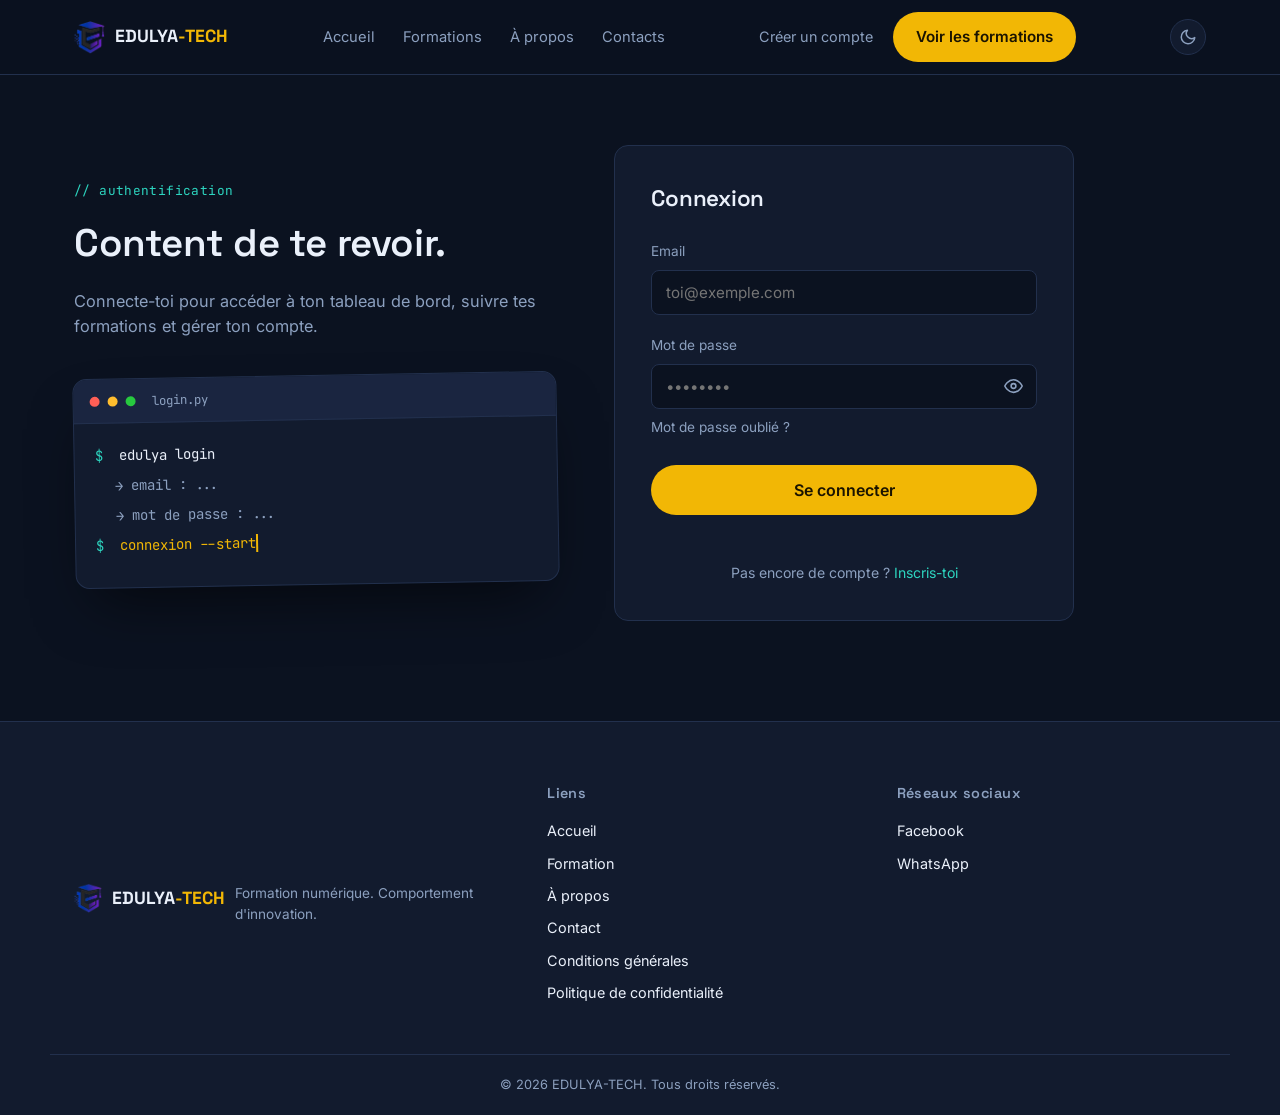
==== tableau-de-bord.html @ a289efa6 "Add files via upload" ====
<!DOCTYPE html>
<html lang="fr">
<head>
<meta charset="UTF-8">
<script>(function(){var t=localStorage.getItem('edulya_theme');if(t==='light'){document.documentElement.setAttribute('data-theme','light');}})();</script>
<meta name="viewport" content="width=device-width, initial-scale=1.0">
<title>EDULYA-TECH</title>
<link rel="preconnect" href="https://fonts.googleapis.com">
<link href="https://fonts.googleapis.com/css2?family=Space+Grotesk:wght@500;600;700&family=Inter:wght@400;500;600&family=JetBrains+Mono:wght@400;500&display=swap" rel="stylesheet">
<link rel="icon" type="image/x-icon" href="favicon.ico">
<link rel="icon" type="image/png" sizes="32x32" href="images/favicon-32x32.png">
<link rel="icon" type="image/png" sizes="16x16" href="images/favicon-16x16.png">
<link rel="apple-touch-icon" href="images/apple-touch-icon.png">
<link rel="stylesheet" href="css/style.css">
</head>
<body>

<!-- ===== HEADER (espace connecté) ===== -->
<header class="site-header">
  <div class="container header-inner">
    <a href="index.html" class="logo">
      <img src="images/logo-icon.png" alt="Logo EDULYA-TECH" class="logo-mark">
      <span class="logo-text">EDULYA<span class="logo-dot">-TECH</span></span>
    </a>
    <nav class="main-nav" id="mainNav">
      <a href="tableau-de-bord.html" class="active">Tableau de bord</a>
      <a href="#acheter">Formations</a>
      <a href="contact.html">Contacts</a>
    </nav>
    <div class="header-actions">
      <span class="link-muted" id="userGreeting">Bonjour</span>
      <button class="btn btn-ghost" id="logoutBtn">Se déconnecter</button>
    </div>
    <button class="theme-toggle" id="themeToggle" aria-label="Changer le thème">
      <svg class="icon-moon" viewBox="0 0 24 24" fill="none" stroke="currentColor" stroke-width="2" stroke-linecap="round" stroke-linejoin="round"><path d="M21 12.79A9 9 0 1 1 11.21 3 7 7 0 0 0 21 12.79z"></path></svg>
      <svg class="icon-sun" viewBox="0 0 24 24" fill="none" stroke="currentColor" stroke-width="2" stroke-linecap="round" stroke-linejoin="round"><circle cx="12" cy="12" r="5"></circle><line x1="12" y1="1" x2="12" y2="3"></line><line x1="12" y1="21" x2="12" y2="23"></line><line x1="4.22" y1="4.22" x2="5.64" y2="5.64"></line><line x1="18.36" y1="18.36" x2="19.78" y2="19.78"></line><line x1="1" y1="12" x2="3" y2="12"></line><line x1="21" y1="12" x2="23" y2="12"></line><line x1="4.22" y1="19.78" x2="5.64" y2="18.36"></line><line x1="18.36" y1="5.64" x2="19.78" y2="4.22"></line></svg>
    </button>
    <button class="nav-toggle" id="navToggle" aria-label="Ouvrir le menu">
      <span></span><span></span><span></span>
    </button>
  </div>
</header>

<!-- ===== INTRO ===== -->
<section class="page-intro">
  <div class="container">
    <p class="eyebrow">// tableau de bord</p>
    <h1 id="welcomeTitle">Bonjour 👋</h1>
    <p class="page-intro-sub">Retrouve tes informations, tes formations et gère ton compte depuis ton espace.</p>
  </div>
</section>

<!-- ===== DASHBOARD CONTENT ===== -->
<section class="dashboard-section">
  <div class="container dashboard-grid">

    <!-- Mes informations -->
    <div class="dash-card">
      <div class="dash-card-head">
        <span class="info-label">// mes informations</span>
        <h3>Mon profil</h3>
      </div>
      <dl class="profile-list" id="profileList">
        <div><dt>Nom</dt><dd id="profNom">—</dd></div>
        <div><dt>Prénom</dt><dd id="profPrenom">—</dd></div>
        <div><dt>Email</dt><dd id="profEmail">—</dd></div>
        <div><dt>Téléphone</dt><dd id="profTel">—</dd></div>
      </dl>
    </div>

    <!-- Mes formations -->
    <div class="dash-card">
      <div class="dash-card-head">
        <span class="info-label">// mes formations</span>
        <h3>Formations en cours</h3>
      </div>
      <div class="empty-state" id="myFormationsEmpty">
        <p>Tu n'as encore acheté aucune formation.</p>
        <a href="#acheter" class="btn btn-outline btn-sm">Voir les formations disponibles</a>
      </div>
    </div>

  </div>
</section>

<!-- ===== ACHETER DES FORMATIONS ===== -->
<section class="formations" id="acheter">
  <div class="container">
    <p class="eyebrow center">// acheter une formation</p>
    <h2 class="section-title">Continue ta progression</h2>

    <div class="card-grid">
      <article class="card">
        <div class="card-media card-media--cyber"><img class="card-img" src="images/formations/cyber.jpg" alt="Formation Cybersécurité" loading="lazy" onerror="this.remove()"></div>
        <div class="card-body">
          <h3>Cybersécurité</h3>
          <p class="card-desc">Protège systèmes et données : failles, défense et bonnes pratiques.</p>
          <div class="card-meta"><span>Niveau : Débutant</span><span>8 semaines</span></div>
          <div class="card-footer">
            <span class="price">45 000 FCFA</span>
            <button class="btn btn-outline btn-sm buy-btn" data-formation-id="cyber">Acheter</button>
          </div>
        </div>
      </article>

      <article class="card">
        <div class="card-media card-media--web"><img class="card-img" src="images/formations/web.jpg" alt="Formation Développement Web" loading="lazy" onerror="this.remove()"></div>
        <div class="card-body">
          <h3>Développement Web</h3>
          <p class="card-desc">HTML, CSS, JavaScript et frameworks modernes pour créer des sites complets.</p>
          <div class="card-meta"><span>Niveau : Débutant</span><span>10 semaines</span></div>
          <div class="card-footer">
            <span class="price">50 000 FCFA</span>
            <button class="btn btn-outline btn-sm buy-btn" data-formation-id="web">Acheter</button>
          </div>
        </div>
      </article>

      <article class="card">
        <div class="card-media card-media--python"><img class="card-img" src="images/formations/python.jpg" alt="Formation Python" loading="lazy" onerror="this.remove()"></div>
        <div class="card-body">
          <h3>Python</h3>
          <p class="card-desc">Automatisation, scripts et fondations solides pour la data et le web.</p>
          <div class="card-meta"><span>Niveau : Débutant</span><span>6 semaines</span></div>
          <div class="card-footer">
            <span class="price">35 000 FCFA</span>
            <button class="btn btn-outline btn-sm buy-btn" data-formation-id="python">Acheter</button>
          </div>
        </div>
      </article>

      <article class="card">
        <div class="card-media card-media--ia"><img class="card-img" src="images/formations/ia.jpg" alt="Formation Intelligence Artificielle" loading="lazy" onerror="this.remove()"></div>
        <div class="card-body">
          <h3>Intelligence Artificielle</h3>
          <p class="card-desc">Comprends et construis des modèles d'IA appliqués à des cas réels.</p>
          <div class="card-meta"><span>Niveau : Intermédiaire</span><span>12 semaines</span></div>
          <div class="card-footer">
            <span class="price">65 000 FCFA</span>
            <button class="btn btn-outline btn-sm buy-btn" data-formation-id="ia">Acheter</button>
          </div>
        </div>
      </article>

      <article class="card">
        <div class="card-media card-media--reseaux"><img class="card-img" src="images/formations/reseaux.jpg" alt="Formation Réseaux & Systèmes" loading="lazy" onerror="this.remove()"></div>
        <div class="card-body">
          <h3>Réseaux &amp; Systèmes</h3>
          <p class="card-desc">Architecture réseau, administration système et infrastructure.</p>
          <div class="card-meta"><span>Niveau : Intermédiaire</span><span>9 semaines</span></div>
          <div class="card-footer">
            <span class="price">48 000 FCFA</span>
            <button class="btn btn-outline btn-sm buy-btn" data-formation-id="reseaux">Acheter</button>
          </div>
        </div>
      </article>
    </div>
  </div>
</section>

<!-- ===== FOOTER ===== -->
<footer class="site-footer">
  <div class="container footer-inner">
    <div class="footer-brand">
      <img src="images/logo-icon.png" alt="Logo EDULYA-TECH" class="logo-mark">
      <span class="logo-text">EDULYA<span class="logo-dot">-TECH</span></span>
      <p>Formation numérique. Comportement d'innovation.</p>
    </div>
    <div class="footer-col">
      <h4>Liens</h4>
      <a href="index.html">Accueil</a>
      <a href="index.html#formations">Formation</a>
      <a href="a-propos.html">À propos</a>
      <a href="contact.html">Contact</a>
      <a href="conditions-generales.html">Conditions générales</a>
      <a href="politique-confidentialite.html">Politique de confidentialité</a>
    </div>
    <div class="footer-col">
      <h4>Réseaux sociaux</h4>
      <a href="https://www.facebook.com/share/17fbBbAQwH" target="_blank" rel="noopener">Facebook</a>
      <a href="https://wa.me/237622150710" target="_blank" rel="noopener">WhatsApp</a>
    </div>
  </div>
  <div class="footer-bottom container">© 2026 EDULYA-TECH. Tous droits réservés.</div>
</footer>

<script src="js/config.js"></script>
<script src="js/script.js"></script>
</body>
</html>
---- css/style.css ----
/* =========================================================
   EDULYA-TECH — style.css
   Palette : navy profond + or (réussite) + turquoise (tech)
   Display : Space Grotesk / Corps : Inter / Utilitaire : JetBrains Mono
   ========================================================= */

:root{
  --bg: #0B1220;
  --surface: #121B2E;
  --surface-alt: #1A2540;
  --border: #22304D;
  --text: #EAF0FA;
  --muted: #8CA0BF;
  --gold: #F2B705;
  --gold-dark: #C99400;
  --teal: #2DD4BF;
  --radius: 14px;
}

[data-theme="light"]{
  --bg: #F5F7FB;
  --surface: #FFFFFF;
  --surface-alt: #EDF1F8;
  --border: #DCE3F0;
  --text: #101828;
  --muted: #5B677E;
  --gold: #B8860B;
  --gold-dark: #96690A;
  --teal: #0E9C8C;
}

*{ box-sizing: border-box; margin:0; padding:0; }

html{ scroll-behavior: smooth; }

body{
  background: var(--bg);
  color: var(--text);
  font-family: 'Inter', sans-serif;
  line-height: 1.55;
  -webkit-font-smoothing: antialiased;
  transition: background .2s ease, color .2s ease;
}

.container{
  width: 100%;
  max-width: 1180px;
  margin: 0 auto;
  padding: 0 24px;
}

h1,h2,h3,h4{
  font-family: 'Space Grotesk', sans-serif;
  font-weight: 600;
  letter-spacing: -0.01em;
}

a{ color: inherit; text-decoration: none; }

img{ max-width: 100%; display: block; }

.eyebrow{
  font-family: 'JetBrains Mono', monospace;
  font-size: 0.8rem;
  color: var(--teal);
  letter-spacing: 0.03em;
  margin-bottom: 12px;
}
.eyebrow.center{ text-align: center; }

/* ===== BUTTONS ===== */
.btn{
  display: inline-flex;
  align-items: center;
  justify-content: center;
  padding: 12px 22px;
  border-radius: 999px;
  font-weight: 600;
  font-size: 0.95rem;
  border: 1px solid transparent;
  cursor: pointer;
  transition: transform .15s ease, background .15s ease, border-color .15s ease;
}
.btn:hover{ transform: translateY(-1px); }
.btn:focus-visible{ outline: 2px solid var(--teal); outline-offset: 2px; }

.btn-primary{ background: var(--gold); color: #1A1300; }
.btn-primary:hover{ background: var(--gold-dark); }

.btn-ghost{ background: transparent; color: var(--text); border-color: var(--border); }
.btn-ghost:hover{ border-color: var(--teal); color: var(--teal); }

.btn-outline{ background: transparent; color: var(--teal); border-color: var(--teal); }
.btn-outline:hover{ background: var(--teal); color: #06201C; }

.btn-lg{ padding: 14px 28px; font-size: 1rem; }
.btn-sm{ padding: 8px 16px; font-size: 0.85rem; }

.link-muted{ color: var(--muted); font-size: 0.9rem; }
.link-muted:hover{ color: var(--text); }

/* ===== HEADER ===== */
.site-header{
  position: sticky;
  top: 0;
  z-index: 50;
  background: rgba(11,18,32,0.85);
  backdrop-filter: blur(10px);
  border-bottom: 1px solid var(--border);
}

.header-inner{
  display: flex;
  align-items: center;
  justify-content: space-between;
  gap: 24px;
  height: 74px;
}

.logo{ display: flex; align-items: center; gap: 10px; }
.logo-mark{
  height: 34px;
  width: auto;
  display: block;
}
.footer-brand .logo-mark{ height: 30px; }
.logo-text{
  font-family: 'Space Grotesk', sans-serif;
  font-weight: 700;
  font-size: 1.1rem;
}
.logo-dot{ color: var(--gold); }

.main-nav{ display: flex; gap: 28px; }
.main-nav a{ font-size: 0.92rem; color: var(--muted); }
.main-nav a:hover, .main-nav a.active{ color: var(--text); }

.header-actions{ display: flex; align-items: center; gap: 20px; }

.theme-toggle{
  display: flex;
  align-items: center;
  justify-content: center;
  width: 36px;
  height: 36px;
  border-radius: 50%;
  border: 1px solid var(--border);
  background: var(--surface);
  color: var(--muted);
  cursor: pointer;
  flex-shrink: 0;
}
.theme-toggle:hover{ color: var(--gold); border-color: var(--gold); }
.theme-toggle svg{ width: 18px; height: 18px; }
.theme-toggle .icon-sun{ display: none; }
[data-theme="light"] .theme-toggle .icon-moon{ display: none; }
[data-theme="light"] .theme-toggle .icon-sun{ display: block; }

.nav-toggle{
  display: none;
  flex-direction: column;
  gap: 5px;
  background: none;
  border: none;
  cursor: pointer;
  padding: 6px;
}
.nav-toggle span{
  width: 22px; height: 2px; background: var(--text);
  transition: transform .2s ease, opacity .2s ease;
}
.nav-toggle.is-open span:nth-child(1){ transform: translateY(7px) rotate(45deg); }
.nav-toggle.is-open span:nth-child(2){ opacity: 0; }
.nav-toggle.is-open span:nth-child(3){ transform: translateY(-7px) rotate(-45deg); }

/* ===== HERO ===== */
.hero{ padding: 90px 0 70px; }
.hero-inner{
  display: grid;
  grid-template-columns: 1.1fr 0.9fr;
  gap: 56px;
  align-items: center;
}

.hero-copy h1{
  font-size: clamp(2.1rem, 4vw, 3.2rem);
  line-height: 1.12;
  margin-bottom: 20px;
}

.hero-sub{
  color: var(--muted);
  font-size: 1.05rem;
  max-width: 46ch;
  margin-bottom: 32px;
}

.hero-cta{ display: flex; gap: 16px; flex-wrap: wrap; margin-bottom: 48px; }

.hero-stats{ display: flex; gap: 36px; }
.hero-stats div{ display: flex; flex-direction: column; }
.hero-stats strong{ font-family: 'Space Grotesk', sans-serif; font-size: 1.6rem; color: var(--gold); }
.hero-stats span{ font-size: 0.82rem; color: var(--muted); }

/* Terminal signature element */
.terminal{
  background: var(--surface);
  border: 1px solid var(--border);
  border-radius: var(--radius);
  overflow: hidden;
  box-shadow: 0 30px 60px -20px rgba(0,0,0,0.6);
  transform: rotate(1.5deg);
}
.terminal-bar{
  display: flex;
  align-items: center;
  gap: 8px;
  padding: 12px 16px;
  background: var(--surface-alt);
  border-bottom: 1px solid var(--border);
}
.dot{ width: 10px; height: 10px; border-radius: 50%; }
.dot-red{ background: #FF5F56; }
.dot-yellow{ background: #FFBD2E; }
.dot-green{ background: #27C93F; }
.terminal-title{
  margin-left: 8px;
  font-family: 'JetBrains Mono', monospace;
  font-size: 0.78rem;
  color: var(--muted);
}
.terminal-body{
  padding: 22px 20px;
  font-family: 'JetBrains Mono', monospace;
  font-size: 0.88rem;
}
.terminal-body p{ margin-bottom: 8px; white-space: pre; }
.prompt{ color: var(--teal); margin-right: 8px; }
.out{ color: var(--muted); padding-left: 20px; }
.cursor{ color: var(--gold); border-right: 2px solid var(--gold); animation: blink 1s step-end infinite; }

@keyframes blink{ 50%{ border-color: transparent; } }

/* ===== FORMATIONS ===== */
.formations{ padding: 80px 0 100px; }
.section-title{
  text-align: center;
  font-size: clamp(1.8rem, 3vw, 2.4rem);
  margin-bottom: 48px;
}

.card-grid{
  display: grid;
  grid-template-columns: repeat(auto-fit, minmax(260px, 1fr));
  gap: 24px;
}

.card{
  background: var(--surface);
  border: 1px solid var(--border);
  border-radius: var(--radius);
  overflow: hidden;
  transition: transform .2s ease, border-color .2s ease;
}
.card:hover{ transform: translateY(-4px); border-color: var(--teal); }

.card-media{
  height: 120px;
  background: linear-gradient(135deg, var(--surface-alt), var(--surface));
  position: relative;
  overflow: hidden;
}
.card-media::after{
  content: '';
  position: absolute; inset: 0;
  background-repeat: no-repeat;
  background-position: 20px center;
  background-size: 34px;
  opacity: 0.9;
}
.card-img{
  position: absolute;
  inset: 0;
  width: 100%;
  height: 100%;
  object-fit: cover;
}
/* ===== TÉMOIGNAGES ===== */
.temoignages{ padding: 0 0 100px; }

.temoignage-grid{
  display: grid;
  grid-template-columns: repeat(auto-fit, minmax(260px, 1fr));
  gap: 24px;
}

.temoignage-card{
  background: var(--surface);
  border: 1px solid var(--border);
  border-radius: var(--radius);
  padding: 28px;
  display: flex;
  flex-direction: column;
  gap: 16px;
}

.temoignage-text{
  font-style: italic;
  line-height: 1.6;
  color: var(--text-muted, inherit);
}

.temoignage-auteur{
  font-weight: 600;
  font-size: 0.9rem;
  color: var(--teal);
}

.card-media--cyber{ border-top: 3px solid #FF6B6B; }
.card-media--web{ border-top: 3px solid var(--teal); }
.card-media--python{ border-top: 3px solid var(--gold); }
.card-media--ia{ border-top: 3px solid #8B5CF6; }
.card-media--reseaux{ border-top: 3px solid #4FA3FF; }

.card-body{ padding: 22px; }
.card-body h3{ font-size: 1.1rem; margin-bottom: 8px; }
.card-desc{ color: var(--muted); font-size: 0.9rem; margin-bottom: 16px; }

.card-meta{
  display: flex;
  gap: 14px;
  font-family: 'JetBrains Mono', monospace;
  font-size: 0.75rem;
  color: var(--muted);
  margin-bottom: 18px;
  flex-wrap: wrap;
}

.card-footer{
  display: flex;
  align-items: center;
  justify-content: space-between;
  padding-top: 16px;
  border-top: 1px solid var(--border);
}
.price{ font-family: 'Space Grotesk', sans-serif; font-weight: 600; color: var(--gold); }

/* ===== FOOTER ===== */
.site-footer{
  border-top: 1px solid var(--border);
  padding: 60px 0 0;
  background: var(--surface);
}
.footer-inner{
  display: grid;
  grid-template-columns: 1.4fr 1fr 1fr;
  gap: 40px;
  padding-bottom: 40px;
}
.footer-brand{ display: flex; flex-wrap: wrap; align-items: center; gap: 10px; }
.footer-brand p{ color: var(--muted); font-size: 0.85rem; margin-top: 12px; max-width: 30ch; width: 100%; }
.footer-col h4{ font-size: 0.9rem; color: var(--muted); margin-bottom: 16px; letter-spacing: 0.03em; }
.footer-col a{ display: block; font-size: 0.9rem; color: var(--text); margin-bottom: 10px; }
.footer-col a:hover{ color: var(--teal); }
.footer-bottom{
  border-top: 1px solid var(--border);
  padding: 20px 24px;
  font-size: 0.8rem;
  color: var(--muted);
  text-align: center;
}

/* ===== PAGE INTRO (À propos / Contact) ===== */
.page-intro{ padding: 70px 0 50px; border-bottom: 1px solid var(--border); }
.page-intro h1{ font-size: clamp(2rem, 3.6vw, 2.8rem); margin-bottom: 16px; }
.page-intro-sub{ color: var(--muted); max-width: 58ch; font-size: 1.02rem; }

/* ===== SPLIT SECTION (vision/mission) ===== */
.split-section{ padding: 70px 0; }
.split-grid{
  display: grid;
  grid-template-columns: 1fr 1fr;
  gap: 24px;
}
.split-card{
  background: var(--surface);
  border: 1px solid var(--border);
  border-radius: var(--radius);
  padding: 32px;
}
.split-tag{
  font-family: 'JetBrains Mono', monospace;
  font-size: 0.78rem;
  color: var(--gold);
  display: block;
  margin-bottom: 14px;
}
.split-card h3{ font-size: 1.3rem; margin-bottom: 10px; }
.split-card p{ color: var(--muted); }

/* ===== DOMAINES (tag pills) ===== */
.domaines{ padding: 60px 0; border-top: 1px solid var(--border); border-bottom: 1px solid var(--border); background: var(--surface); }
.tag-grid{ display: flex; flex-wrap: wrap; gap: 14px; justify-content: center; }
.tag-pill{
  font-family: 'JetBrains Mono', monospace;
  font-size: 0.85rem;
  padding: 10px 20px;
  border-radius: 999px;
  border: 1px solid var(--teal);
  color: var(--teal);
}

/* ===== VALEURS ===== */
.valeurs{ padding: 80px 0; }
.valeurs-grid{
  display: grid;
  grid-template-columns: repeat(auto-fit, minmax(220px, 1fr));
  gap: 28px;
}
.valeur-item{ padding: 4px; }
.valeur-num{
  font-family: 'Space Grotesk', sans-serif;
  font-size: 1.6rem;
  color: var(--gold);
  display: block;
  margin-bottom: 10px;
}
.valeur-item h4{ font-size: 1.05rem; margin-bottom: 8px; }
.valeur-item p{ color: var(--muted); font-size: 0.92rem; }

/* ===== POURQUOI ===== */
.pourquoi{ padding: 80px 0 100px; background: var(--surface); border-top: 1px solid var(--border); }
.pourquoi-inner{
  display: grid;
  grid-template-columns: 1.1fr 0.9fr;
  gap: 48px;
  align-items: center;
}
.pourquoi h2{ font-size: clamp(1.6rem, 2.8vw, 2.1rem); }
.terminal--small{ transform: rotate(-1deg); }

/* ===== CONTACT ===== */
.contact-section{ padding: 70px 0 100px; }
.contact-grid{
  display: grid;
  grid-template-columns: 0.8fr 1.2fr;
  gap: 48px;
  align-items: start;
}

.contact-info{
  background: var(--surface);
  border: 1px solid var(--border);
  border-radius: var(--radius);
  padding: 32px;
}
.info-item{ margin-bottom: 26px; }
.info-item:last-child{ margin-bottom: 0; }
.info-label{
  display: block;
  font-family: 'JetBrains Mono', monospace;
  font-size: 0.75rem;
  color: var(--teal);
  margin-bottom: 6px;
}
.info-item a, .info-item span{ font-size: 0.98rem; }
.info-item a:hover{ color: var(--gold); }
.social-links{ display: flex; gap: 16px; margin-top: 4px; }
.social-links a{ color: var(--text); }
.social-links a:hover{ color: var(--gold); }

.contact-form{
  background: var(--surface);
  border: 1px solid var(--border);
  border-radius: var(--radius);
  padding: 32px;
}
.form-group{ margin-bottom: 20px; }
.form-group label{
  display: block;
  font-size: 0.85rem;
  color: var(--muted);
  margin-bottom: 8px;
}
.form-group input,
.form-group textarea{
  width: 100%;
  background: var(--bg);
  border: 1px solid var(--border);
  border-radius: 8px;
  padding: 12px 14px;
  color: var(--text);
  font-family: 'Inter', sans-serif;
  font-size: 0.95rem;
  resize: vertical;
}
.form-group input:focus,
.form-group textarea:focus{
  outline: none;
  border-color: var(--teal);
}
.form-note{ margin-top: 14px; font-size: 0.85rem; color: var(--teal); min-height: 1em; }

.password-field{ position: relative; }
.password-field input{ padding-right: 46px; }
.toggle-password{
  position: absolute;
  right: 6px;
  top: 50%;
  transform: translateY(-50%);
  background: none;
  border: none;
  color: var(--muted);
  cursor: pointer;
  padding: 8px;
  display: flex;
  align-items: center;
  justify-content: center;
}
.toggle-password:hover{ color: var(--teal); }
.toggle-password svg{ width: 19px; height: 19px; }
.toggle-password .icon-eye-closed{ display: none; }
.toggle-password.is-visible .icon-eye-open{ display: none; }
.toggle-password.is-visible .icon-eye-closed{ display: block; }

/* Masque l'icône "révéler le mot de passe" native d'Edge/IE (noire, invisible
   sur fond sombre) — on utilise notre propre bouton œil à la place. */
input[type="password"]::-ms-reveal,
input[type="password"]::-ms-clear{ display: none; }

/* ===== AUTH (Connexion / Inscription) ===== */
.auth-section{ padding: 70px 0 100px; }
.auth-grid{
  display: grid;
  grid-template-columns: 0.9fr 1.1fr;
  gap: 56px;
  align-items: center;
}
.auth-side h1{ font-size: clamp(1.9rem, 3.2vw, 2.4rem); margin: 4px 0 16px; }
.auth-side .terminal--small{ margin-top: 36px; }

.auth-form{
  background: var(--surface);
  border: 1px solid var(--border);
  border-radius: var(--radius);
  padding: 36px;
  max-width: 460px;
}
.auth-form h2{ font-size: 1.4rem; margin-bottom: 24px; }
.auth-submit{ width: 100%; margin-top: 6px; }
.auth-switch{ margin-top: 20px; font-size: 0.88rem; color: var(--muted); text-align: center; }
.auth-switch a{ color: var(--teal); }
.auth-switch a:hover{ color: var(--gold); }

.form-row{ display: grid; grid-template-columns: 1fr 1fr; gap: 16px; }

/* ===== DASHBOARD ===== */
.dashboard-section{ padding: 50px 0 30px; }
.dashboard-grid{
  display: grid;
  grid-template-columns: 1fr 1fr;
  gap: 24px;
}
.dash-card{
  background: var(--surface);
  border: 1px solid var(--border);
  border-radius: var(--radius);
  padding: 28px;
}
.dash-card-head{ margin-bottom: 20px; }
.dash-card-head h3{ font-size: 1.15rem; margin-top: 6px; }

.profile-list{ display: flex; flex-direction: column; gap: 14px; }
.profile-list div{ display: flex; justify-content: space-between; border-bottom: 1px dashed var(--border); padding-bottom: 10px; }
.profile-list dt{ color: var(--muted); font-size: 0.85rem; }
.profile-list dd{ font-weight: 500; }

.empty-state{ text-align: center; padding: 24px 12px; }
.empty-state p{ color: var(--muted); margin-bottom: 16px; font-size: 0.92rem; }

/* ===== FORMATION DETAIL ===== */
.breadcrumb{ padding: 18px 24px 0; font-size: 0.82rem; color: var(--muted); }
.breadcrumb a{ color: var(--muted); }
.breadcrumb a:hover{ color: var(--teal); }
.breadcrumb span{ margin: 0 6px; }

.formation-intro{ padding-top: 40px; }
.formation-intro-grid{
  display: grid;
  grid-template-columns: 1.1fr 0.9fr;
  gap: 48px;
  align-items: center;
}
.formation-meta{ font-size: 0.85rem; margin-top: 4px; }
.formation-media{
  height: 260px;
  border-radius: var(--radius);
  border: 1px solid var(--border);
}

.programme-grid{
  margin-top: 32px;
  display: grid;
  grid-template-columns: repeat(auto-fit, minmax(220px, 1fr));
  gap: 24px;
}
.programme-item{ display: flex; flex-direction: column; gap: 8px; }
.programme-item p{ color: var(--muted); font-size: 0.92rem; }

/* ===== AVIS (formation-cours) ===== */
.avis-liste{
  display: flex;
  flex-direction: column;
  gap: 14px;
  max-height: 340px;
  overflow-y: auto;
  margin-bottom: 20px;
}
.avis-item{
  background: var(--surface-alt, var(--bg));
  border: 1px solid var(--border);
  border-radius: 10px;
  padding: 12px 16px;
  max-width: 85%;
}
.avis-item.avis-mine{
  align-self: flex-end;
  background: color-mix(in srgb, var(--teal) 14%, var(--surface-alt));
  border-color: var(--teal);
}
.avis-item-head{
  display: flex;
  justify-content: space-between;
  font-size: 0.8rem;
  color: var(--muted);
  margin-bottom: 6px;
}
.avis-item-auteur{ color: var(--teal); font-weight: 600; }
.avis-item p{ font-size: 0.92rem; line-height: 1.5; }

.avis-form{ display: flex; flex-direction: column; gap: 12px; }
.avis-form textarea{
  width: 100%;
  resize: vertical;
  font-family: inherit;
  font-size: 0.92rem;
  padding: 12px 14px;
  border-radius: 10px;
  border: 1px solid var(--border);
  background: var(--bg);
  color: var(--text);
}
.avis-form button{ align-self: flex-end; }

/* ===== LEGAL PAGES ===== */
.legal-section{ padding: 60px 0 100px; }
.legal-content{ max-width: 760px; display: flex; flex-direction: column; gap: 32px; }
.legal-content article h2{ font-size: 1.1rem; margin-bottom: 10px; color: var(--text); }
.legal-content article p{ color: var(--muted); font-size: 0.96rem; }

button.btn{ font-family: inherit; }

/* ===== RESPONSIVE ===== */
/* Tablette et mobile : ajustements de mise en page partagés */
@media (max-width: 900px){
  .hero-inner{ grid-template-columns: 1fr; }
  .terminal{ transform: none; }
  .footer-inner{ grid-template-columns: 1fr 1fr; }
  .split-grid{ grid-template-columns: 1fr; }
  .pourquoi-inner{ grid-template-columns: 1fr; }
  .terminal--small{ transform: none; }
  .contact-grid{ grid-template-columns: 1fr; }
  .auth-grid{ grid-template-columns: 1fr; }
  .dashboard-grid{ grid-template-columns: 1fr; }
  .formation-intro-grid{ grid-template-columns: 1fr; }
}

/* Tablette uniquement (ex: iPad) : nav complète conservée, grilles resserrées */
@media (min-width: 681px) and (max-width: 900px){
  .card-grid{ grid-template-columns: repeat(2, 1fr); }
  .main-nav{ gap: 18px; }
  .header-actions{ gap: 12px; }
  .hero-stats{ gap: 24px; }
}

/* Téléphone : menu hamburger, tout en colonne */
@media (max-width: 680px){
  .header-inner > .header-actions{ display: none; }

  /* Une fois déplacées dans le menu mobile par script.js, les actions du
     header (Connexion/Inscription, etc.) redeviennent visibles ici. */
  .main-nav .header-actions{
    display: flex;
    flex-wrap: wrap;
    gap: 14px;
    margin-top: 12px;
    padding-top: 16px;
    border-top: 1px solid var(--border);
  }
  .nav-toggle{ display: flex; }

  .main-nav{
    display: none;
    position: absolute;
    top: 100%;
    left: 0;
    right: 0;
    flex-direction: column;
    background: var(--surface);
    border-top: 1px solid var(--border);
    border-bottom: 1px solid var(--border);
    padding: 20px 24px;
    gap: 18px;
    box-shadow: 0 12px 24px -12px rgba(0,0,0,0.4);
    z-index: 60;
  }
  .main-nav.nav-open{ display: flex; }
  .main-nav a{ font-size: 1rem; padding: 4px 0; }

  .hero{ padding: 56px 0 48px; }
  .hero-stats{ gap: 24px; flex-wrap: wrap; }
  .footer-inner{ grid-template-columns: 1fr; }
  .form-row{ grid-template-columns: 1fr; }
  .card-grid{ grid-template-columns: 1fr; }
}

@media (prefers-reduced-motion: reduce){
  *{ animation: none !important; transition: none !important; }
}
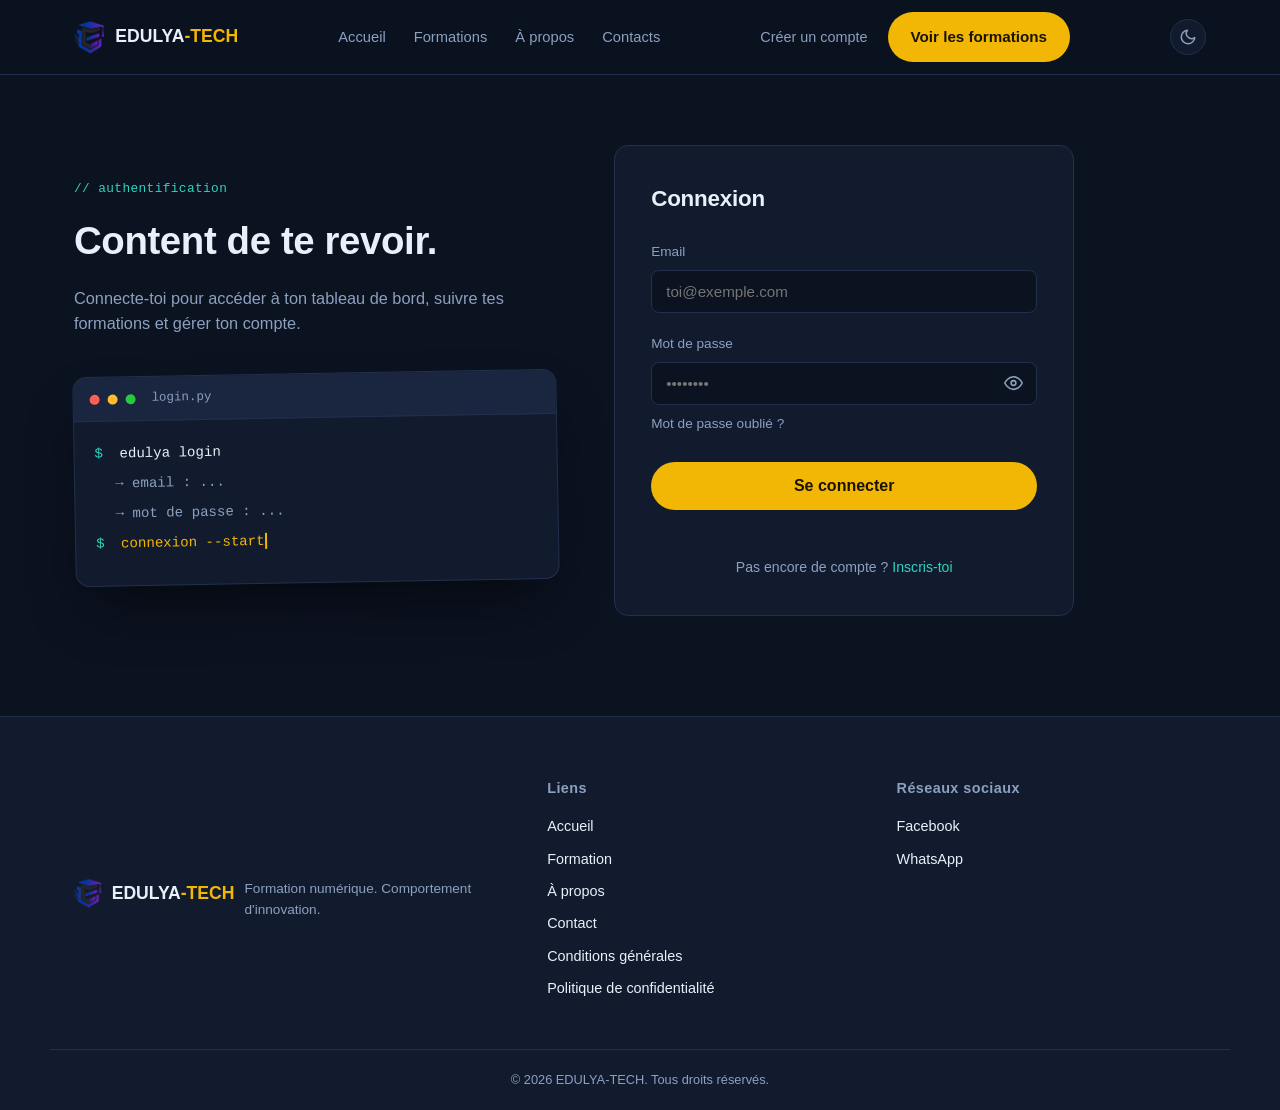
==== commit 0513ec56: "Update tableau-de-bord.html" ====
--- a/tableau-de-bord.html
+++ b/tableau-de-bord.html
@@ -68,6 +68,17 @@
       </dl>
     </div>
 
+    <!-- Gestion du compte -->
+    <div class="dash-card account-danger-card">
+      <div class="dash-card-head">
+        <span class="info-label">// zone sensible</span>
+        <h3>Supprimer mon compte</h3>
+      </div>
+      <p class="page-intro-sub">Cette action supprime définitivement ton compte, tes achats et tes avis. Elle est irréversible.</p>
+      <button type="button" class="btn btn-danger" id="deleteAccountBtn">Supprimer définitivement mon compte</button>
+      <p class="form-note" id="deleteAccountNote"></p>
+    </div>
+
     <!-- Mes formations -->
     <div class="dash-card">
       <div class="dash-card-head">
--- a/css/style.css
+++ b/css/style.css
@@ -1,9 +1,3 @@
-/* =========================================================
-   EDULYA-TECH — style.css
-   Palette : navy profond + or (réussite) + turquoise (tech)
-   Display : Space Grotesk / Corps : Inter / Utilitaire : JetBrains Mono
-   ========================================================= */
-
 :root{
   --bg: #0B1220;
   --surface: #121B2E;
@@ -88,6 +82,11 @@
 .btn-primary:hover{ background: var(--gold-dark); }
 
 .btn-ghost{ background: transparent; color: var(--text); border-color: var(--border); }
+.btn-danger{ background: transparent; color: #E5484D; border-color: #E5484D; }
+.btn-danger:hover{ background: #E5484D; color: #fff; }
+
+.danger-zone{ border-color: #E5484D33; }
+.danger-zone p{ margin: 10px 0 16px; }
 .btn-ghost:hover{ border-color: var(--teal); color: var(--teal); }
 
 .btn-outline{ background: transparent; color: var(--teal); border-color: var(--teal); }
@@ -547,6 +546,20 @@
   max-width: 460px;
 }
 .auth-form h2{ font-size: 1.4rem; margin-bottom: 24px; }
+
+.checkbox-field{
+  display: flex;
+  align-items: flex-start;
+  gap: 10px;
+  font-size: 0.88rem;
+  color: var(--muted);
+  line-height: 1.4;
+  margin-bottom: 20px;
+  cursor: pointer;
+}
+.checkbox-field input{ margin-top: 3px; flex-shrink: 0; width: 16px; height: 16px; }
+.checkbox-field a{ color: var(--teal); }
+
 .auth-submit{ width: 100%; margin-top: 6px; }
 .auth-switch{ margin-top: 20px; font-size: 0.88rem; color: var(--muted); text-align: center; }
 .auth-switch a{ color: var(--teal); }
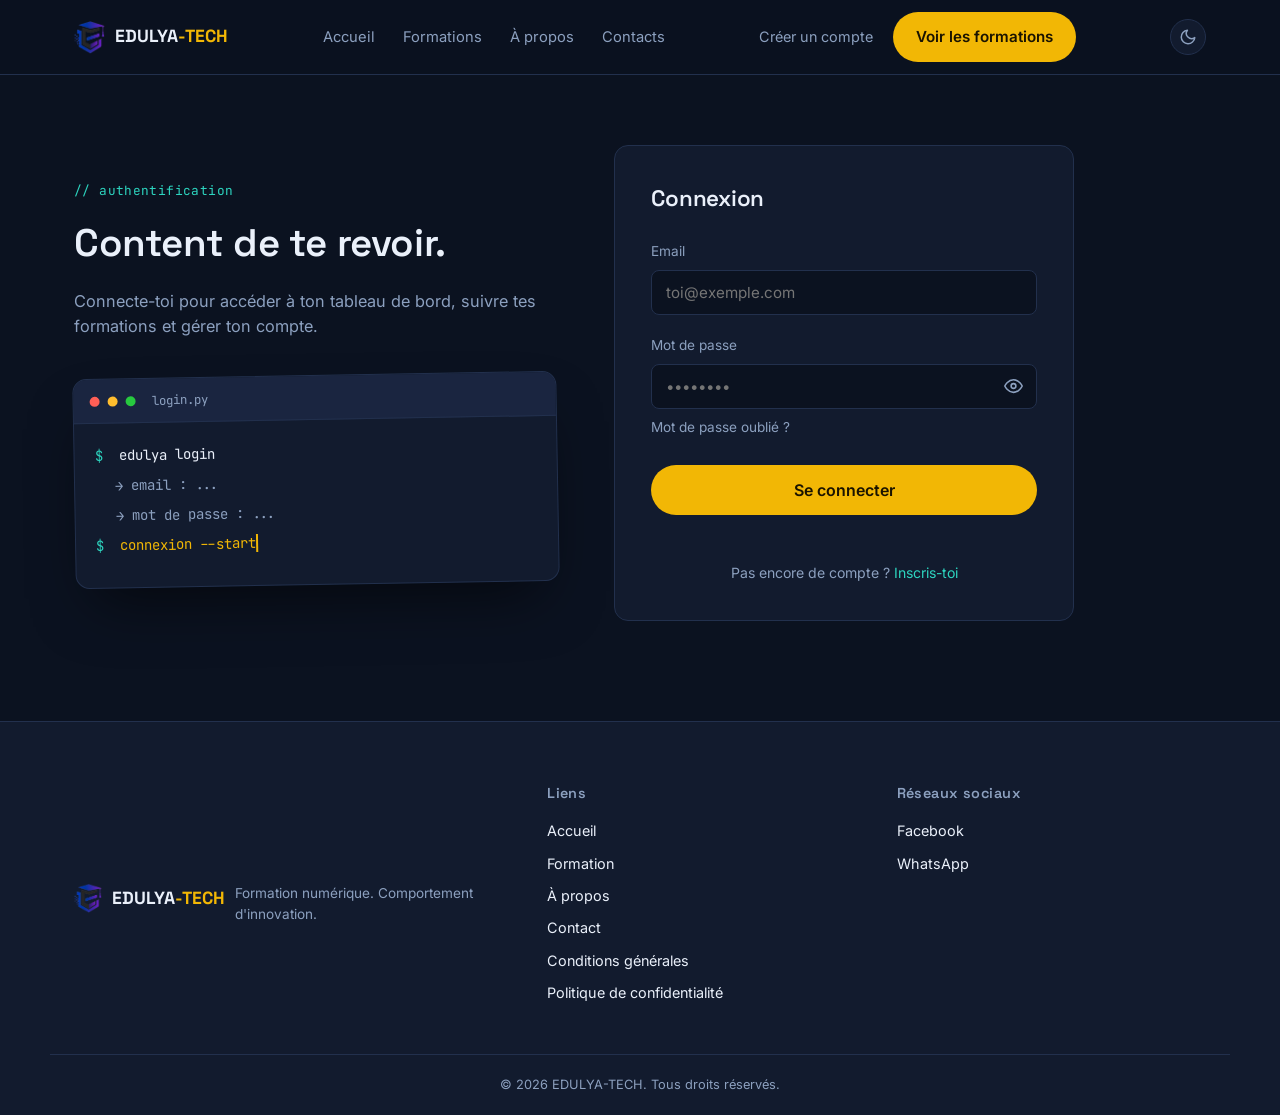
==== commit c989e111: "Update tableau-de-bord.html" ====
--- a/tableau-de-bord.html
+++ b/tableau-de-bord.html
@@ -68,6 +68,18 @@
       </dl>
     </div>
 
+     <!-- Mes formations -->
+    <div class="dash-card">
+      <div class="dash-card-head">
+        <span class="info-label">// mes formations</span>
+        <h3>Formations en cours</h3>
+      </div>
+      <div class="empty-state" id="myFormationsEmpty">
+        <p>Tu n'as encore acheté aucune formation.</p>
+        <a href="#acheter" class="btn btn-outline btn-sm">Voir les formations disponibles</a>
+      </div>
+    </div>
+    
     <!-- Gestion du compte -->
     <div class="dash-card account-danger-card">
       <div class="dash-card-head">
@@ -77,18 +89,6 @@
       <p class="page-intro-sub">Cette action supprime définitivement ton compte, tes achats et tes avis. Elle est irréversible.</p>
       <button type="button" class="btn btn-danger" id="deleteAccountBtn">Supprimer définitivement mon compte</button>
       <p class="form-note" id="deleteAccountNote"></p>
-    </div>
-
-    <!-- Mes formations -->
-    <div class="dash-card">
-      <div class="dash-card-head">
-        <span class="info-label">// mes formations</span>
-        <h3>Formations en cours</h3>
-      </div>
-      <div class="empty-state" id="myFormationsEmpty">
-        <p>Tu n'as encore acheté aucune formation.</p>
-        <a href="#acheter" class="btn btn-outline btn-sm">Voir les formations disponibles</a>
-      </div>
     </div>
 
   </div>
--- a/css/style.css
+++ b/css/style.css
@@ -82,15 +82,17 @@
 .btn-primary:hover{ background: var(--gold-dark); }
 
 .btn-ghost{ background: transparent; color: var(--text); border-color: var(--border); }
-.btn-danger{ background: transparent; color: #E5484D; border-color: #E5484D; }
-.btn-danger:hover{ background: #E5484D; color: #fff; }
-
-.danger-zone{ border-color: #E5484D33; }
-.danger-zone p{ margin: 10px 0 16px; }
 .btn-ghost:hover{ border-color: var(--teal); color: var(--teal); }
 
 .btn-outline{ background: transparent; color: var(--teal); border-color: var(--teal); }
 .btn-outline:hover{ background: var(--teal); color: #06201C; }
+.btn-danger{ background: transparent; color: #ff6b6b; border: 1px solid #ff6b6b; }
+.btn-danger:hover{ background: #ff6b6b; color: #fff; }
+.consent-group{ margin-top: 4px; }
+.consent-label{ display:flex; align-items:flex-start; gap:10px; font-size:.84rem; line-height:1.5; cursor:pointer; }
+.consent-label input{ margin-top:4px; width:16px; height:16px; flex:0 0 auto; accent-color: var(--teal); }
+.consent-label a{ color: var(--teal); text-decoration:underline; }
+.account-danger-card{ grid-column: 1 / -1; }
 
 .btn-lg{ padding: 14px 28px; font-size: 1rem; }
 .btn-sm{ padding: 8px 16px; font-size: 0.85rem; }
@@ -546,20 +548,6 @@
   max-width: 460px;
 }
 .auth-form h2{ font-size: 1.4rem; margin-bottom: 24px; }
-
-.checkbox-field{
-  display: flex;
-  align-items: flex-start;
-  gap: 10px;
-  font-size: 0.88rem;
-  color: var(--muted);
-  line-height: 1.4;
-  margin-bottom: 20px;
-  cursor: pointer;
-}
-.checkbox-field input{ margin-top: 3px; flex-shrink: 0; width: 16px; height: 16px; }
-.checkbox-field a{ color: var(--teal); }
-
 .auth-submit{ width: 100%; margin-top: 6px; }
 .auth-switch{ margin-top: 20px; font-size: 0.88rem; color: var(--muted); text-align: center; }
 .auth-switch a{ color: var(--teal); }
